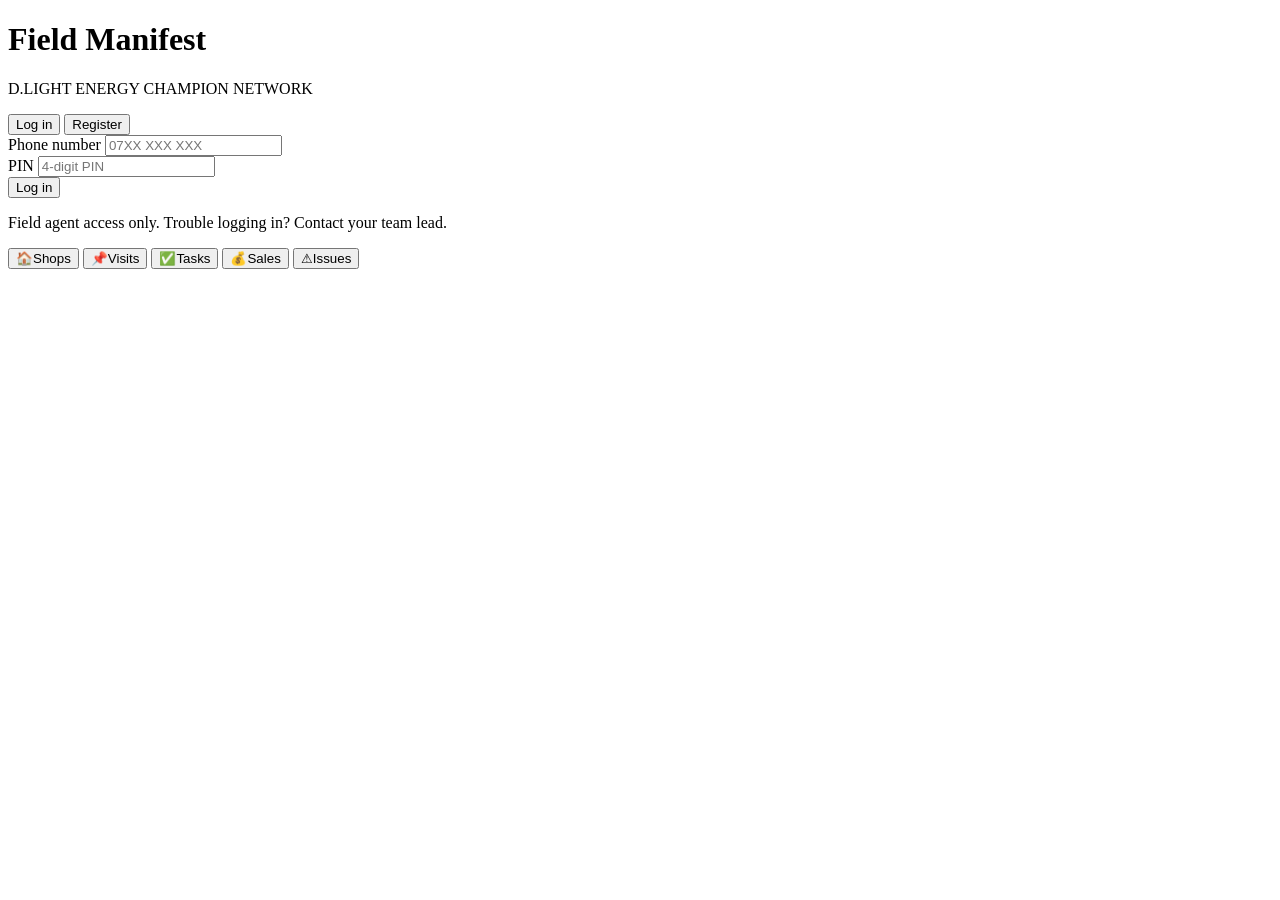
==== index.html @ 64b7b7bc "Create index.html" ====
<!DOCTYPE html>
<html lang="en">
<head>
<meta charset="UTF-8">
<meta name="viewport" content="width=device-width, initial-scale=1.0, maximum-scale=1.0">
<title>D.LIGHT Field Manifest</title>
<link rel="stylesheet" href="style.css">
</head>
<body>

<div class="app-shell" id="appShell">

  <!-- ============ AUTH SCREEN ============ -->
  <div id="authScreen" class="auth-screen">
    <div class="auth-hero">
      <div class="sun"></div>
      <h1>Field Manifest</h1>
      <p>D.LIGHT ENERGY CHAMPION NETWORK</p>
    </div>

    <div class="error-banner" id="authError"></div>

    <div class="toggle-row">
      <button id="tabLogin" class="active" onclick="setAuthMode('login')">Log in</button>
      <button id="tabRegister" onclick="setAuthMode('register')">Register</button>
    </div>

    <form id="loginForm" onsubmit="return handleLogin(event)">
      <div class="field">
        <label>Phone number</label>
        <input type="tel" id="loginPhone" placeholder="07XX XXX XXX" required>
      </div>
      <div class="field">
        <label>PIN</label>
        <input type="password" inputmode="numeric" id="loginPin" placeholder="4-digit PIN" required>
      </div>
      <button type="submit" class="btn">Log in</button>
    </form>

    <form id="registerForm" onsubmit="return handleRegister(event)" style="display:none;">
      <div class="field">
        <label>Full name</label>
        <input type="text" id="regName" placeholder="e.g. Jane Wanjiru" required>
      </div>
      <div class="field">
        <label>Phone number</label>
        <input type="tel" id="regPhone" placeholder="07XX XXX XXX" required>
      </div>
      <div class="field">
        <label>Choose a PIN</label>
        <input type="password" inputmode="numeric" id="regPin" placeholder="4-digit PIN" required>
      </div>
      <div class="field">
        <label>Region / territory</label>
        <input type="text" id="regRegion" placeholder="e.g. Kilifi">
      </div>
      <div class="field">
        <label>Shop name</label>
        <input type="text" id="regShopName" placeholder="e.g. Saadia Adam Shop" required>
      </div>
      <div class="field">
        <label>EC code (if you have one)</label>
        <input type="text" id="regEcCode" placeholder="e.g. 823588">
      </div>
      <button type="submit" class="btn">Create my account</button>
    </form>

    <p class="helper-text">Field agent access only. Trouble logging in? Contact your team lead.</p>
  </div>

  <!-- ============ MAIN APP ============ -->
  <div id="mainApp" style="display:none;">
    <div class="manifest-header">
      <div class="manifest-eyebrow"><span class="dot"></span> D.LIGHT FIELD MANIFEST</div>
      <div class="manifest-title" id="agentGreeting">Welcome</div>
      <div class="manifest-sub" id="agentSub">AGENT ID · REGION</div>
    </div>

    <!-- SHOPS -->
    <div class="view" id="view-shops">
      <div class="stat-row">
        <div class="stat-box"><div class="num" id="statShops">0</div><div class="lbl">EC Shops</div></div>
        <div class="stat-box"><div class="num" id="statVisitsToday">0</div><div class="lbl">Visits today</div></div>
        <div class="stat-box"><div class="num" id="statTasksOpen">0</div><div class="lbl">Open tasks</div></div>
      </div>

      <div class="section-label">Register a new EC shop</div>
      <form onsubmit="return handleRegisterShop(event)">
        <div class="field"><label>EC code (if known)</label><input type="text" id="shopEcCode" placeholder="e.g. 823588"></div>
        <div class="field"><label>Shop / agent name</label><input type="text" id="shopName" required></div>
        <div class="field"><label>Contact person</label><input type="text" id="shopContact"></div>
        <div class="field"><label>Phone</label><input type="tel" id="shopPhone"></div>
        <div class="field"><label>Location</label><input type="text" id="shopLocation" placeholder="Town, County"></div>
        <button type="submit" class="btn">Register shop</button>
      </form>

      <div class="section-label">All EC shops</div>
      <input type="text" id="shopSearch" placeholder="Search by name, EC code or location..." oninput="renderShops()"
        style="width:100%;padding:10px 12px;border:1px solid var(--line);border-radius:3px;background:var(--paper-raised);margin-bottom:12px;font-size:14px;">
      <div id="shopsList"></div>
    </div>

    <!-- VISITS -->
    <div class="view hidden" id="view-visits">
      <div class="section-label">Log a shop visit</div>
      <form onsubmit="return handleLogVisit(event)">
        <div class="field">
          <label>EC shop</label>
          <select id="visitShopSelect" required></select>
        </div>
        <div class="field"><label>Notes</label><textarea id="visitNotes" placeholder="What did you observe / discuss?"></textarea></div>
        <button type="submit" class="btn">Log visit</button>
      </form>
      <div class="section-label">Your recent visits</div>
      <div id="visitsList"></div>
    </div>

    <!-- TASKS -->
    <div class="view hidden" id="view-tasks">
      <div class="section-label">Add a task</div>
      <form onsubmit="return handleAddTask(event)">
        <div class="field"><label>Task title</label><input type="text" id="taskTitle" required></div>
        <div class="field"><label>Details</label><textarea id="taskDesc"></textarea></div>
        <div class="field"><label>Due date</label><input type="date" id="taskDue"></div>
        <button type="submit" class="btn">Add task</button>
      </form>
      <div class="section-label">Your tasks</div>
      <div id="tasksList"></div>
    </div>

    <!-- SALES -->
    <div class="view hidden" id="view-sales">
      <div class="section-label">Record a sale</div>
      <form onsubmit="return handleLogSale(event)">
        <div class="field">
          <label>EC shop</label>
          <select id="saleShopSelect" required></select>
        </div>
        <div class="field"><label>Product</label><input type="text" id="saleProduct" placeholder="e.g. D.LIGHT D30" required></div>
        <div class="field"><label>Quantity</label><input type="number" id="saleQty" min="1" value="1" required></div>
        <div class="field"><label>Amount (KES)</label><input type="number" id="saleAmount" min="0" required></div>
        <button type="submit" class="btn">Record sale</button>
      </form>
      <div class="section-label">Your recent sales</div>
      <div id="salesList"></div>
    </div>

    <!-- ISSUES -->
    <div class="view hidden" id="view-issues">
      <div class="section-label">Report an issue</div>
      <form onsubmit="return handleLogIssue(event)">
        <div class="field">
          <label>EC shop</label>
          <select id="issueShopSelect" required></select>
        </div>
        <div class="field"><label>What's the issue?</label><textarea id="issueDesc" required placeholder="e.g. faulty unit, payment dispute, stock shortage"></textarea></div>
        <button type="submit" class="btn">Report issue</button>
      </form>
      <div class="section-label">Your reported issues</div>
      <div id="issuesList"></div>
    </div>

  </div>

  <!-- ============ TAB BAR ============ -->
  <div class="tab-bar hidden" id="tabBar">
    <button class="tab-btn active" onclick="switchView('shops')"><span class="glyph">&#127968;</span>Shops</button>
    <button class="tab-btn" onclick="switchView('visits')"><span class="glyph">&#128204;</span>Visits</button>
    <button class="tab-btn" onclick="switchView('tasks')"><span class="glyph">&#9989;</span>Tasks</button>
    <button class="tab-btn" onclick="switchView('sales')"><span class="glyph">&#128176;</span>Sales</button>
    <button class="tab-btn" onclick="switchView('issues')"><span class="glyph">&#9888;</span>Issues</button>
  </div>

</div>

<script src="config.js"></script>
<script src="app.js"></script>
</body>
</html>
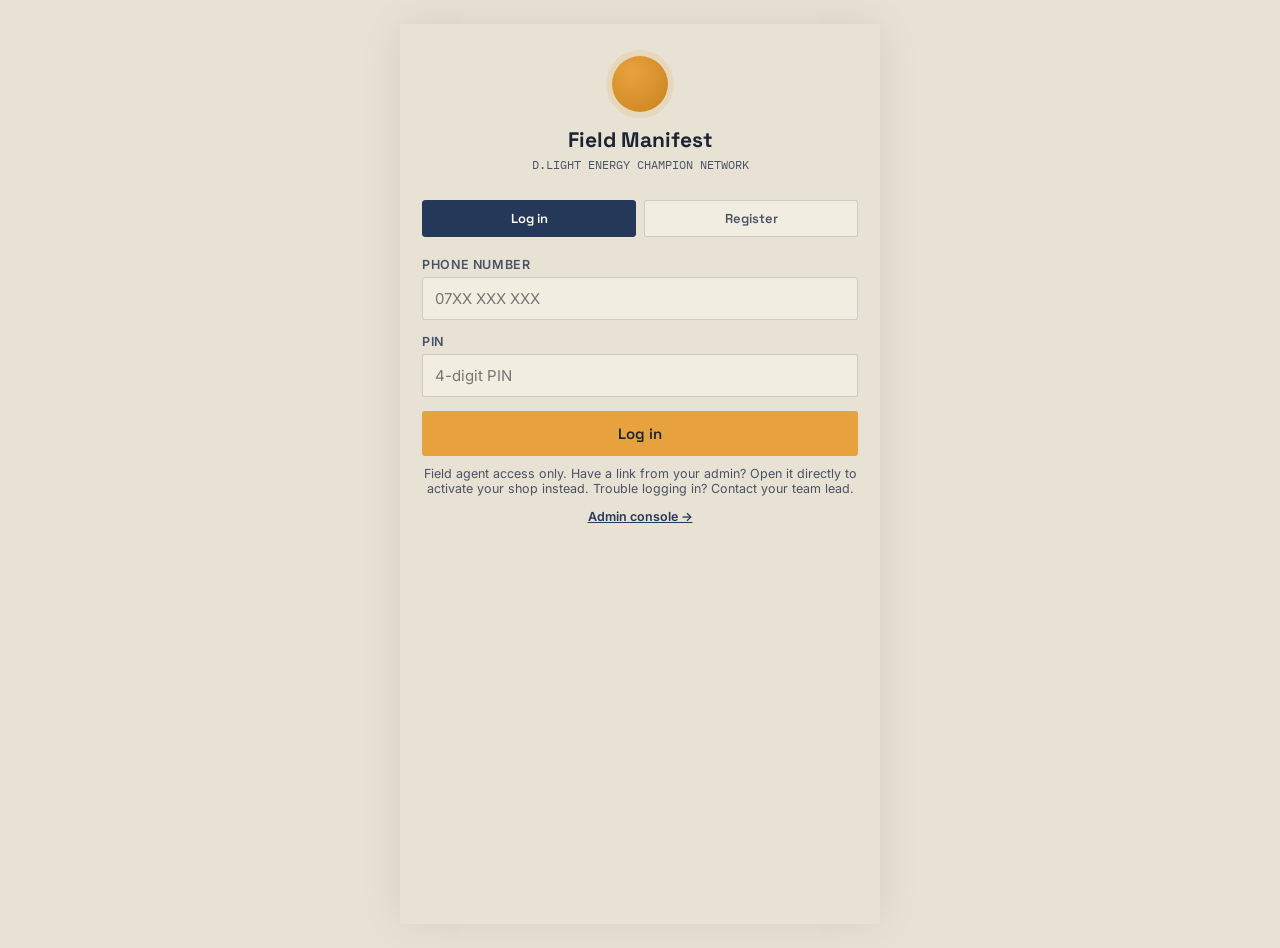
==== commit 1e97e017: "Update index.html" ====
--- a/index.html
+++ b/index.html
@@ -10,6 +10,41 @@
 
 <div class="app-shell" id="appShell">
 
+  <!-- ============ INVITE CLAIM SCREEN (shown when the link has ?invite=TOKEN) ============ -->
+  <div id="inviteScreen" class="auth-screen" style="display:none;">
+    <div class="auth-hero">
+      <div class="sun"></div>
+      <h1>Activate your shop</h1>
+      <p>D.LIGHT ENERGY CHAMPION NETWORK</p>
+    </div>
+
+    <div class="error-banner" id="inviteError"></div>
+
+    <div class="invite-card" id="inviteShopCard"></div>
+
+    <form id="inviteForm" onsubmit="return handleClaimInvite(event)">
+      <div class="field">
+        <label>Your full name</label>
+        <input type="text" id="invName" placeholder="e.g. Jane Wanjiru" required>
+      </div>
+      <div class="field">
+        <label>Phone number</label>
+        <input type="tel" id="invPhone" placeholder="07XX XXX XXX" required>
+      </div>
+      <div class="field">
+        <label>Choose a PIN</label>
+        <input type="password" inputmode="numeric" id="invPin" placeholder="4-digit PIN" required>
+      </div>
+      <div class="field">
+        <label>Region / territory</label>
+        <input type="text" id="invRegion" placeholder="e.g. Kilifi">
+      </div>
+      <button type="submit" class="btn">Set my password &amp; log in</button>
+    </form>
+
+    <p class="helper-text">This link was shared with you by your D.LIGHT admin and only works once.</p>
+  </div>
+
   <!-- ============ AUTH SCREEN ============ -->
   <div id="authScreen" class="auth-screen">
     <div class="auth-hero">
@@ -65,7 +100,11 @@
       <button type="submit" class="btn">Create my account</button>
     </form>
 
-    <p class="helper-text">Field agent access only. Trouble logging in? Contact your team lead.</p>
+    <p class="helper-text">
+      Field agent access only. Have a link from your admin? Open it directly to
+      activate your shop instead. Trouble logging in? Contact your team lead.
+    </p>
+    <p class="helper-text"><a href="admin.html">Admin console →</a></p>
   </div>
 
   <!-- ============ MAIN APP ============ -->
@@ -74,6 +113,7 @@
       <div class="manifest-eyebrow"><span class="dot"></span> D.LIGHT FIELD MANIFEST</div>
       <div class="manifest-title" id="agentGreeting">Welcome</div>
       <div class="manifest-sub" id="agentSub">AGENT ID · REGION</div>
+      <button class="logout-btn" onclick="logout()">Log out</button>
     </div>
 
     <!-- SHOPS -->
@@ -160,15 +200,60 @@
       <div id="issuesList"></div>
     </div>
 
+    <!-- SHIPMENTS -->
+    <div class="view hidden" id="view-shipments">
+      <div class="section-label">Log a G4S shipment</div>
+      <form onsubmit="return handleCreateShipment(event)">
+        <div class="field">
+          <label>EC shop</label>
+          <select id="shipShopSelect" required></select>
+        </div>
+        <div class="field">
+          <label>Direction</label>
+          <select id="shipDirection">
+            <option value="Warehouse to Agent">Warehouse → Agent</option>
+            <option value="Agent to Warehouse">Agent → Warehouse (return)</option>
+          </select>
+        </div>
+        <div class="field"><label>Courier</label><input type="text" id="shipCourier" value="G4S"></div>
+        <div class="field"><label>Product</label><input type="text" id="shipProduct" placeholder="e.g. D.LIGHT D30" required></div>
+        <div class="field"><label>Quantity</label><input type="number" id="shipQty" min="1" value="1" required></div>
+        <div class="field"><label>Notes</label><textarea id="shipNotes" placeholder="Waybill number, condition on dispatch, etc."></textarea></div>
+        <button type="submit" class="btn">Log shipment</button>
+      </form>
+      <div class="section-label">Shipments</div>
+      <div id="shipmentsList"></div>
+    </div>
+
+    <!-- TEAM (sub-agents) -->
+    <div class="view hidden" id="view-team">
+      <div id="teamAddCard">
+        <div class="section-label">Add a sub-agent</div>
+        <p class="helper-text" style="margin:0 0 12px;text-align:left;">
+          Bring on a helper to sell at your shop. They'll log in with their own phone + PIN.
+        </p>
+        <form onsubmit="return handleCreateSubAgent(event)">
+          <div class="field"><label>Full name</label><input type="text" id="subName" required></div>
+          <div class="field"><label>Phone number</label><input type="tel" id="subPhone" placeholder="07XX XXX XXX" required></div>
+          <div class="field"><label>Choose a PIN for them</label><input type="password" inputmode="numeric" id="subPin" placeholder="4-digit PIN" required></div>
+          <button type="submit" class="btn">Add sub-agent</button>
+        </form>
+      </div>
+      <div class="section-label">Your sub-agents</div>
+      <div id="teamList"></div>
+    </div>
+
   </div>
 
   <!-- ============ TAB BAR ============ -->
   <div class="tab-bar hidden" id="tabBar">
     <button class="tab-btn active" onclick="switchView('shops')"><span class="glyph">&#127968;</span>Shops</button>
     <button class="tab-btn" onclick="switchView('visits')"><span class="glyph">&#128204;</span>Visits</button>
+    <button class="tab-btn" onclick="switchView('shipments')"><span class="glyph">&#128666;</span>Shipments</button>
+    <button class="tab-btn" onclick="switchView('sales')"><span class="glyph">&#128176;</span>Sales</button>
     <button class="tab-btn" onclick="switchView('tasks')"><span class="glyph">&#9989;</span>Tasks</button>
-    <button class="tab-btn" onclick="switchView('sales')"><span class="glyph">&#128176;</span>Sales</button>
     <button class="tab-btn" onclick="switchView('issues')"><span class="glyph">&#9888;</span>Issues</button>
+    <button class="tab-btn hidden" id="teamTabBtn" onclick="switchView('team')"><span class="glyph">&#128101;</span>Team</button>
   </div>
 
 </div>
--- a/style.css
+++ b/style.css
@@ -0,0 +1,261 @@
+@import url('https://fonts.googleapis.com/css2?family=Space+Grotesk:wght@500;600;700&family=Inter:wght@400;500;600&family=IBM+Plex+Mono:wght@500;600&display=swap');
+
+:root{
+  --paper: #E7E2D3;
+  --paper-raised: #F1EDE1;
+  --ink: #1C2333;
+  --ink-soft: #4A5266;
+  --dusk: #263859;
+  --marigold: #E7A23D;
+  --marigold-deep: #C9821F;
+  --brick: #B23A2E;
+  --olive: #5B6E4C;
+  --line: rgba(28,35,51,0.16);
+  --radius: 3px;
+  --font-display: 'Space Grotesk', sans-serif;
+  --font-body: 'Inter', sans-serif;
+  --font-mono: 'IBM Plex Mono', monospace;
+}
+
+*{ box-sizing: border-box; }
+
+body{
+  margin:0;
+  background: var(--paper);
+  color: var(--ink);
+  font-family: var(--font-body);
+  min-height: 100vh;
+  -webkit-font-smoothing: antialiased;
+}
+
+.app-shell{
+  max-width: 480px;
+  margin: 0 auto;
+  min-height: 100vh;
+  background: var(--paper);
+  display:flex;
+  flex-direction:column;
+  position:relative;
+  box-shadow: 0 0 40px rgba(0,0,0,0.08);
+}
+
+/* ---------- header / manifest strip ---------- */
+.manifest-header{
+  background: var(--dusk);
+  color: #fff;
+  padding: 18px 20px 16px;
+  position: relative;
+  overflow:hidden;
+}
+.manifest-header::after{
+  content:"";
+  position:absolute; left:0; right:0; bottom:-1px; height:8px;
+  background-image: radial-gradient(circle at 6px 0, var(--paper) 5px, transparent 6px);
+  background-size: 16px 8px;
+  background-repeat: repeat-x;
+}
+.manifest-eyebrow{
+  font-family: var(--font-mono);
+  font-size: 11px;
+  letter-spacing: 0.14em;
+  text-transform: uppercase;
+  color: var(--marigold);
+  display:flex; align-items:center; gap:8px;
+}
+.manifest-eyebrow .dot{ width:6px; height:6px; border-radius:50%; background: var(--marigold); }
+.manifest-title{
+  font-family: var(--font-display);
+  font-weight:700;
+  font-size: 22px;
+  margin: 6px 0 2px;
+}
+.manifest-sub{
+  font-family: var(--font-mono);
+  font-size: 12px;
+  color: rgba(255,255,255,0.65);
+}
+
+/* ---------- content area ---------- */
+.view{ padding: 20px 18px 96px; flex:1; }
+.view.hidden{ display:none; }
+
+.section-label{
+  font-family: var(--font-mono);
+  font-size: 11px;
+  letter-spacing: 0.12em;
+  text-transform: uppercase;
+  color: var(--ink-soft);
+  margin: 22px 0 10px;
+  display:flex; align-items:center; gap:8px;
+}
+.section-label::after{ content:""; flex:1; height:1px; background: var(--line); }
+
+/* ---------- label / ticket card (signature element) ---------- */
+.label-card{
+  background: var(--paper-raised);
+  border: 1px solid var(--line);
+  border-radius: var(--radius);
+  padding: 14px 14px 14px 16px;
+  margin-bottom: 10px;
+  position: relative;
+  display:flex;
+  gap: 12px;
+  align-items:flex-start;
+}
+.label-card::before{
+  content:"";
+  position:absolute; left:0; top:8px; bottom:8px; width:2px;
+  background-repeat: repeat-y;
+  background-image: linear-gradient(var(--line) 60%, transparent 0%);
+  background-size: 2px 6px;
+}
+.label-code{
+  font-family: var(--font-mono);
+  font-weight:600;
+  font-size: 13px;
+  background: var(--ink);
+  color: var(--marigold);
+  padding: 3px 7px;
+  border-radius: 2px;
+  white-space: nowrap;
+  flex-shrink:0;
+  margin-top:1px;
+}
+.label-body{ flex:1; min-width:0; }
+.label-name{ font-weight:600; font-size:15px; line-height:1.3; }
+.label-meta{ font-size:12.5px; color: var(--ink-soft); margin-top:2px; line-height:1.4; }
+.label-tag{
+  display:inline-block;
+  font-family: var(--font-mono);
+  font-size: 10.5px;
+  letter-spacing:0.04em;
+  padding: 2px 6px;
+  border-radius: 2px;
+  margin-top:6px;
+}
+.tag-open{ background: rgba(178,58,46,0.12); color: var(--brick); }
+.tag-done{ background: rgba(91,110,76,0.14); color: var(--olive); }
+.tag-pending{ background: rgba(231,162,61,0.18); color: var(--marigold-deep); }
+
+/* ---------- forms ---------- */
+.field{ margin-bottom: 14px; }
+.field label{
+  display:block; font-size:12.5px; font-weight:600; color: var(--ink-soft);
+  margin-bottom: 5px; text-transform: uppercase; letter-spacing:0.05em;
+}
+.field input, .field select, .field textarea{
+  width:100%;
+  font-family: var(--font-body);
+  font-size: 15px;
+  padding: 11px 12px;
+  border: 1px solid var(--line);
+  border-radius: var(--radius);
+  background: var(--paper-raised);
+  color: var(--ink);
+}
+.field input:focus, .field select:focus, .field textarea:focus{
+  outline: 2px solid var(--dusk);
+  outline-offset: 1px;
+}
+.field textarea{ resize: vertical; min-height: 70px; }
+
+.btn{
+  display:inline-flex; align-items:center; justify-content:center; gap:6px;
+  width:100%;
+  font-family: var(--font-display);
+  font-weight: 600;
+  font-size: 15px;
+  padding: 13px 16px;
+  border-radius: var(--radius);
+  border: none;
+  cursor:pointer;
+  background: var(--marigold);
+  color: var(--ink);
+  transition: transform 0.08s ease;
+}
+.btn:active{ transform: scale(0.98); }
+.btn.secondary{ background: transparent; border: 1px solid var(--ink); color: var(--ink); }
+.btn.small{ width:auto; padding: 8px 12px; font-size:13px; }
+
+.helper-text{ font-size:12.5px; color: var(--ink-soft); margin-top:10px; text-align:center; }
+.helper-text a{ color: var(--dusk); font-weight:600; cursor:pointer; }
+
+.error-banner{
+  background: rgba(178,58,46,0.12);
+  color: var(--brick);
+  border: 1px solid rgba(178,58,46,0.3);
+  padding: 10px 12px;
+  border-radius: var(--radius);
+  font-size: 13px;
+  margin-bottom: 14px;
+  display:none;
+}
+.error-banner.show{ display:block; }
+
+.empty-state{
+  text-align:center;
+  padding: 36px 12px;
+  color: var(--ink-soft);
+  font-size: 13.5px;
+}
+.empty-state .glyph{ font-size: 26px; margin-bottom:8px; }
+
+/* ---------- bottom tab bar ---------- */
+.tab-bar{
+  position:absolute;
+  left:0; right:0; bottom:0;
+  display:flex;
+  background: var(--dusk);
+  border-top: 1px solid rgba(255,255,255,0.08);
+}
+.tab-bar.hidden{ display:none; }
+.tab-btn{
+  flex:1;
+  background:none; border:none;
+  color: rgba(255,255,255,0.55);
+  font-family: var(--font-display);
+  font-size: 10.5px;
+  letter-spacing:0.03em;
+  padding: 11px 2px 10px;
+  cursor:pointer;
+  display:flex; flex-direction:column; align-items:center; gap:3px;
+}
+.tab-btn .glyph{ font-size:17px; }
+.tab-btn.active{ color: var(--marigold); }
+
+/* ---------- login screen ---------- */
+.auth-screen{ padding: 32px 22px; }
+.auth-hero{
+  text-align:center;
+  margin-bottom: 28px;
+}
+.auth-hero .sun{
+  width:56px; height:56px; margin:0 auto 14px;
+  border-radius:50%;
+  background: radial-gradient(circle at 35% 30%, var(--marigold), var(--marigold-deep));
+  box-shadow: 0 0 0 6px rgba(231,162,61,0.16);
+}
+.auth-hero h1{ font-family: var(--font-display); font-size:21px; margin:0 0 4px; }
+.auth-hero p{ font-family: var(--font-mono); font-size:12px; color: var(--ink-soft); margin:0; }
+
+.toggle-row{
+  display:flex; gap:8px; margin-bottom:20px;
+}
+.toggle-row button{
+  flex:1; padding:9px; border-radius: var(--radius); border:1px solid var(--line);
+  background: var(--paper-raised); font-family: var(--font-display); font-weight:600; font-size:13px;
+  color: var(--ink-soft); cursor:pointer;
+}
+.toggle-row button.active{ background: var(--dusk); color:#fff; border-color: var(--dusk); }
+
+.stat-row{ display:flex; gap:10px; margin-bottom:6px; }
+.stat-box{
+  flex:1; background: var(--paper-raised); border:1px solid var(--line); border-radius: var(--radius);
+  padding: 12px; text-align:center;
+}
+.stat-box .num{ font-family: var(--font-display); font-weight:700; font-size:20px; color: var(--dusk); }
+.stat-box .lbl{ font-family: var(--font-mono); font-size:10px; text-transform:uppercase; color: var(--ink-soft); letter-spacing:0.04em; }
+
+@media (min-width:481px){
+  body{ padding: 24px 0; }
+}
